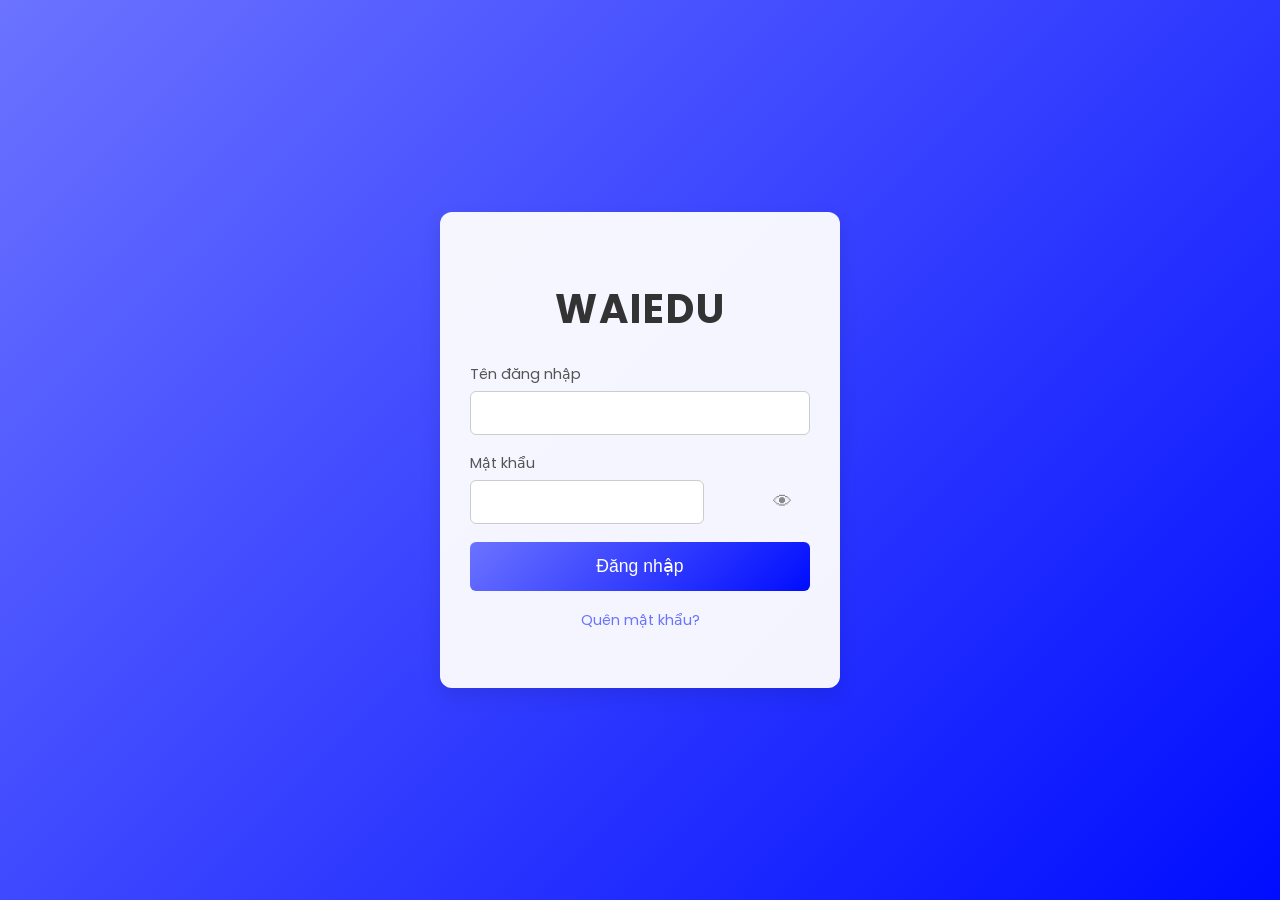
==== index.html @ 6223fe1b "first commit" ====
<!DOCTYPE html>
<html lang="vi">
<head>
  <meta charset="UTF-8" />
  <meta name="viewport" content="width=device-width, initial-scale=1.0" />
  <title>WAIEDU - Đăng nhập</title>
  <!-- Thêm Google Font Poppins -->
  <link href="https://fonts.googleapis.com/css2?family=Poppins:wght@400;600;700&display=swap" rel="stylesheet" />
  <link rel="stylesheet" href="styles.css" />
</head>
<body>
  <div class="login-wrapper">
    <div class="login-card">
      <h1 class="logo">WAIEDU</h1>
      <form id="loginForm">
        <div class="input-group">
          <label for="username">Tên đăng nhập</label>
          <input type="text" id="username" name="username" required />
        </div>
        <div class="input-group">
          <label for="password">Mật khẩu</label>
          <div class="password-wrapper">
            <input type="password" id="password" name="password" required />
            <button type="button" class="toggle-password" aria-label="Hiện mật khẩu">&#128065;</button>
          </div>
        </div>
        <button type="submit" class="btn-login">Đăng nhập</button>
      </form>
      <div class="auth-links">
        <p class="forgot"><a href="#">Quên mật khẩu?</a></p>
        <!-- Link đăng ký đã được gỡ bỏ vì chỉ Admin mới có quyền tạo tài khoản -->
      </div>
    </div>
  </div>
  <script src="scripts.js"></script>
</body>
</html>
---- styles.css ----
body {
  margin: 0;
  font-family: 'Poppins', sans-serif;
  background: linear-gradient(135deg, #6B73FF 0%, #000DFF 100%);
  height: 100vh;
  display: flex;
  align-items: center;
  justify-content: center;
}
.login-wrapper {
  width: 100%;
  max-width: 400px;
  padding: 20px;
}
.login-card {
  background: rgba(255,255,255,0.95);
  padding: 40px 30px;
  border-radius: 12px;
  box-shadow: 0 8px 20px rgba(0,0,0,0.1);
  animation: fadeIn 0.8s ease-out;
}
.logo {
  text-align: center;
  font-size: 2.5rem;
  margin-bottom: 25px;
  color: #333;
  letter-spacing: 2px;
}
.input-group {
  display: flex;
  flex-direction: column;
  margin-bottom: 18px;
}
.input-group label {
  margin-bottom: 6px;
  font-size: 0.9rem;
  color: #555;
}
.input-group input {
  padding: 12px 16px;
  border: 1px solid #ccc;
  border-radius: 6px;
  font-size: 1rem;
  transition: border-color 0.3s;
}
.input-group input:focus {
  border-color: #4e5dfc;
  box-shadow: 0 0 8px rgba(78, 93, 252, 0.3);
  outline: none;
}
.password-wrapper {
  position: relative;
}
.toggle-password {
  position: absolute;
  top: 50%;
  right: 12px;
  transform: translateY(-50%);
  background: transparent;
  border: none;
  cursor: pointer;
  font-size: 1.2rem;
  color: #888;
}
.btn-login {
  width: 100%;
  padding: 14px;
  border: none;
  border-radius: 6px;
  background: linear-gradient(135deg, #6B73FF, #000DFF);
  color: #fff;
  font-size: 1.1rem;
  cursor: pointer;
  transition: transform 0.2s, opacity 0.3s;
}
.btn-login:hover {
  opacity: 0.95;
  transform: scale(1.02);
}
.forgot {
  text-align: center;
  margin-top: 16px;
}
.forgot a {
  color: #6B73FF;
  font-size: 0.9rem;
  text-decoration: none;
}
.forgot a:hover {
  text-decoration: underline;
}

/* Message styles */
.message-container {
  margin-top: 15px;
}

.message {
  padding: 10px;
  border-radius: 4px;
  text-align: center;
  font-size: 0.9rem;
  opacity: 1;
  transition: opacity 0.3s;
}

.message.success {
  background-color: rgba(40, 167, 69, 0.1);
  border: 1px solid rgba(40, 167, 69, 0.2);
  color: #28a745;
}

.message.error {
  background-color: rgba(220, 53, 69, 0.1);
  border: 1px solid rgba(220, 53, 69, 0.2);
  color: #dc3545;
}

.message.hide {
  opacity: 0;
}

/* Error styles */
.input-error {
  border-color: #dc3545 !important;
}

.input-error:focus {
  box-shadow: 0 0 8px rgba(220, 53, 69, 0.3) !important;
}

@keyframes fadeIn {
  from { opacity: 0; transform: translateY(-10px); }
  to   { opacity: 1; transform: translateY(0); }
}

@media (max-width: 480px) {
  .login-wrapper {
    padding: 10px;
  }
  .login-card {
    padding: 30px 20px;
  }
  .logo {
    font-size: 2rem;
  }
  .input-group input, .btn-login {
    padding: 10px 14px;
    font-size: 0.95rem;
  }
  .toggle-password {
    font-size: 1rem;
    right: 8px;
  }
}
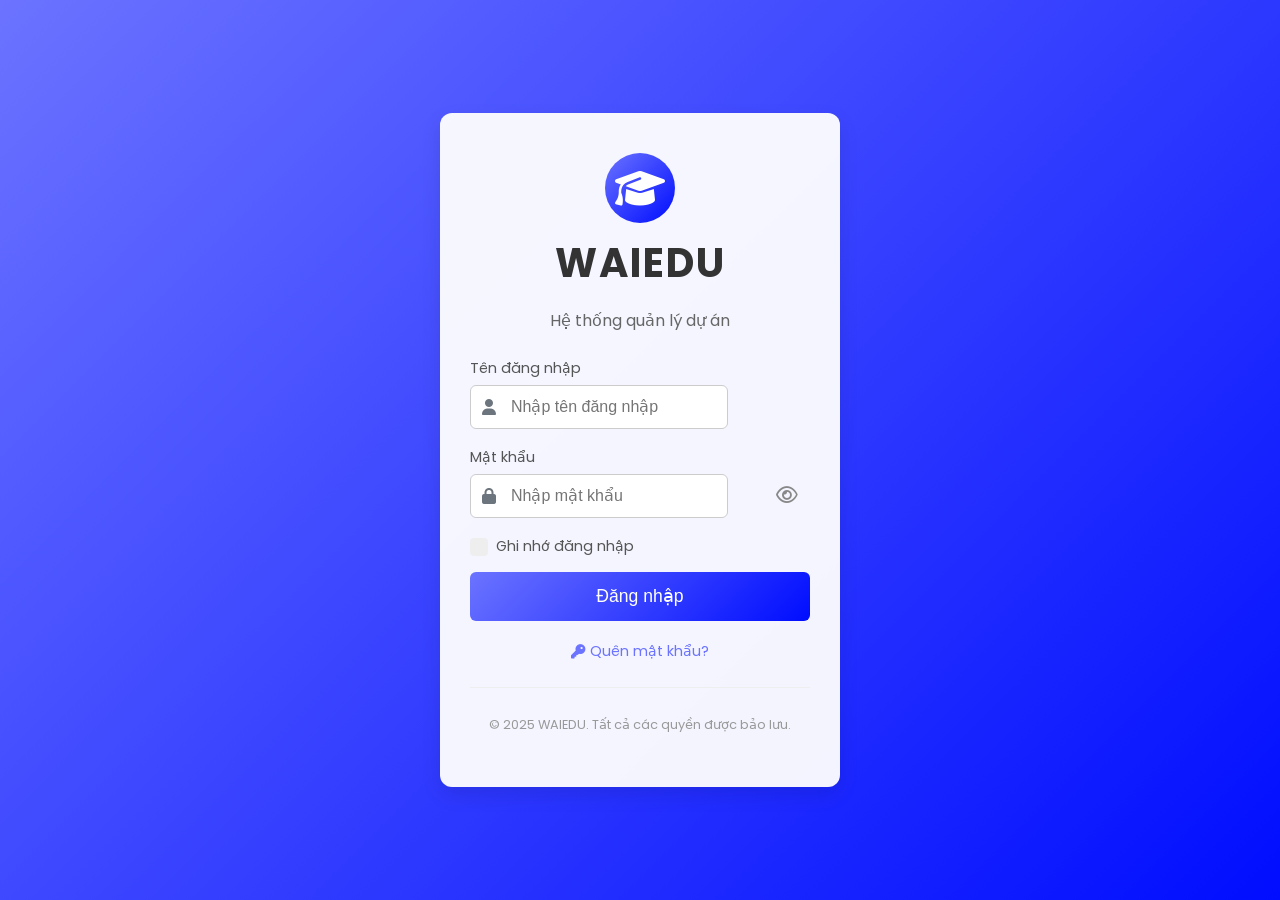
==== commit b81e7646: "d" ====
--- a/index.html
+++ b/index.html
@@ -6,29 +6,56 @@
   <title>WAIEDU - Đăng nhập</title>
   <!-- Thêm Google Font Poppins -->
   <link href="https://fonts.googleapis.com/css2?family=Poppins:wght@400;600;700&display=swap" rel="stylesheet" />
+  <!-- Thêm Font Awesome -->
+  <link rel="stylesheet" href="https://cdnjs.cloudflare.com/ajax/libs/font-awesome/6.4.0/css/all.min.css">
   <link rel="stylesheet" href="styles.css" />
 </head>
 <body>
   <div class="login-wrapper">
     <div class="login-card">
-      <h1 class="logo">WAIEDU</h1>
+      <div class="logo-container">
+        <div class="logo-img">
+          <i class="fas fa-graduation-cap logo-icon"></i>
+        </div>
+        <h1 class="logo">WAIEDU</h1>
+      </div>
+      <p class="login-subtitle">Hệ thống quản lý dự án</p>
+      
       <form id="loginForm">
         <div class="input-group">
           <label for="username">Tên đăng nhập</label>
-          <input type="text" id="username" name="username" required />
+          <div class="input-with-icon">
+            <i class="fas fa-user input-icon"></i>
+            <input type="text" id="username" name="username" placeholder="Nhập tên đăng nhập" required />
+          </div>
         </div>
         <div class="input-group">
           <label for="password">Mật khẩu</label>
-          <div class="password-wrapper">
-            <input type="password" id="password" name="password" required />
-            <button type="button" class="toggle-password" aria-label="Hiện mật khẩu">&#128065;</button>
+          <div class="input-with-icon password-wrapper">
+            <i class="fas fa-lock input-icon"></i>
+            <input type="password" id="password" name="password" placeholder="Nhập mật khẩu" required />
+            <button type="button" class="toggle-password" aria-label="Hiện mật khẩu"><i class="far fa-eye"></i></button>
           </div>
         </div>
-        <button type="submit" class="btn-login">Đăng nhập</button>
+        <div class="remember-me">
+          <label class="checkbox-container">
+            <input type="checkbox" id="remember">
+            <span class="checkmark"></span>
+            Ghi nhớ đăng nhập
+          </label>
+        </div>
+        <button type="submit" class="btn-login">
+          <span class="btn-text">Đăng nhập</span>
+          <span class="btn-loader"><i class="fas fa-circle-notch fa-spin"></i></span>
+        </button>
       </form>
+      
       <div class="auth-links">
-        <p class="forgot"><a href="#">Quên mật khẩu?</a></p>
-        <!-- Link đăng ký đã được gỡ bỏ vì chỉ Admin mới có quyền tạo tài khoản -->
+        <p class="forgot"><a href="#"><i class="fas fa-key"></i> Quên mật khẩu?</a></p>
+      </div>
+      
+      <div class="login-footer">
+        <p>&copy; 2025 WAIEDU. Tất cả các quyền được bảo lưu.</p>
       </div>
     </div>
   </div>
--- a/styles.css
+++ b/styles.css
@@ -7,11 +7,13 @@
   align-items: center;
   justify-content: center;
 }
+
 .login-wrapper {
   width: 100%;
   max-width: 400px;
   padding: 20px;
 }
+
 .login-card {
   background: rgba(255,255,255,0.95);
   padding: 40px 30px;
@@ -19,38 +21,91 @@
   box-shadow: 0 8px 20px rgba(0,0,0,0.1);
   animation: fadeIn 0.8s ease-out;
 }
+
+/* Logo styling */
+.logo-container {
+  display: flex;
+  flex-direction: column;
+  align-items: center;
+  margin-bottom: 15px;
+}
+
+.logo-img {
+  width: 70px;
+  height: 70px;
+  border-radius: 50%;
+  background: linear-gradient(135deg, #6B73FF 0%, #000DFF 100%);
+  display: flex;
+  align-items: center;
+  justify-content: center;
+  margin-bottom: 10px;
+}
+
+.logo-icon {
+  font-size: 2.5rem;
+  color: white;
+}
+
 .logo {
   text-align: center;
   font-size: 2.5rem;
-  margin-bottom: 25px;
+  margin: 0;
   color: #333;
   letter-spacing: 2px;
 }
+
+.login-subtitle {
+  text-align: center;
+  color: #666;
+  margin: 0 0 25px;
+  font-size: 1rem;
+}
+
+/* Input fields */
 .input-group {
   display: flex;
   flex-direction: column;
   margin-bottom: 18px;
 }
+
 .input-group label {
   margin-bottom: 6px;
   font-size: 0.9rem;
   color: #555;
 }
+
+.input-with-icon {
+  position: relative;
+}
+
+.input-icon {
+  position: absolute;
+  left: 12px;
+  top: 50%;
+  transform: translateY(-50%);
+  color: #6c757d;
+  font-size: 1rem;
+}
+
 .input-group input {
-  padding: 12px 16px;
+  padding: 12px 16px 12px 40px;
   border: 1px solid #ccc;
   border-radius: 6px;
   font-size: 1rem;
   transition: border-color 0.3s;
 }
+
 .input-group input:focus {
   border-color: #4e5dfc;
   box-shadow: 0 0 8px rgba(78, 93, 252, 0.3);
   outline: none;
 }
+
+/* Password toggle */
 .password-wrapper {
   position: relative;
 }
+
 .toggle-password {
   position: absolute;
   top: 50%;
@@ -61,7 +116,76 @@
   cursor: pointer;
   font-size: 1.2rem;
   color: #888;
-}
+  padding: 0;
+  display: flex;
+  align-items: center;
+  justify-content: center;
+}
+
+/* Remember me checkbox */
+.remember-me {
+  display: flex;
+  align-items: center;
+  margin-bottom: 15px;
+  font-size: 0.9rem;
+  color: #555;
+}
+
+.checkbox-container {
+  display: flex;
+  align-items: center;
+  position: relative;
+  cursor: pointer;
+  user-select: none;
+}
+
+.checkbox-container input {
+  position: absolute;
+  opacity: 0;
+  cursor: pointer;
+  height: 0;
+  width: 0;
+}
+
+.checkmark {
+  position: relative;
+  height: 18px;
+  width: 18px;
+  background-color: #eee;
+  border-radius: 4px;
+  margin-right: 8px;
+  transition: all 0.2s;
+}
+
+.checkbox-container:hover input ~ .checkmark {
+  background-color: #ccc;
+}
+
+.checkbox-container input:checked ~ .checkmark {
+  background-color: #4e5dfc;
+}
+
+.checkmark:after {
+  content: "";
+  position: absolute;
+  display: none;
+}
+
+.checkbox-container input:checked ~ .checkmark:after {
+  display: block;
+}
+
+.checkbox-container .checkmark:after {
+  left: 6px;
+  top: 3px;
+  width: 4px;
+  height: 8px;
+  border: solid white;
+  border-width: 0 2px 2px 0;
+  transform: rotate(45deg);
+}
+
+/* Login button */
 .btn-login {
   width: 100%;
   padding: 14px;
@@ -72,22 +196,73 @@
   font-size: 1.1rem;
   cursor: pointer;
   transition: transform 0.2s, opacity 0.3s;
-}
+  display: flex;
+  align-items: center;
+  justify-content: center;
+  position: relative;
+}
+
 .btn-login:hover {
   opacity: 0.95;
   transform: scale(1.02);
 }
+
+.btn-loader {
+  display: none;
+  margin-left: 8px;
+}
+
+.btn-login:disabled {
+  opacity: 0.7;
+  cursor: not-allowed;
+  transform: scale(1);
+}
+
+.btn-login:disabled .btn-text {
+  display: none;
+}
+
+.btn-login:disabled .btn-loader {
+  display: inline-block;
+}
+
+/* Auth links */
+.auth-links {
+  margin-top: 20px;
+  display: flex;
+  justify-content: center;
+}
+
 .forgot {
   text-align: center;
-  margin-top: 16px;
-}
+  margin: 0;
+}
+
 .forgot a {
   color: #6B73FF;
   font-size: 0.9rem;
   text-decoration: none;
-}
+  display: flex;
+  align-items: center;
+  justify-content: center;
+}
+
+.forgot a i {
+  margin-right: 5px;
+}
+
 .forgot a:hover {
   text-decoration: underline;
+}
+
+/* Footer */
+.login-footer {
+  margin-top: 25px;
+  text-align: center;
+  font-size: 0.8rem;
+  color: #999;
+  border-top: 1px solid #eee;
+  padding-top: 15px;
 }
 
 /* Message styles */
@@ -102,6 +277,9 @@
   font-size: 0.9rem;
   opacity: 1;
   transition: opacity 0.3s;
+  display: flex;
+  align-items: center;
+  justify-content: center;
 }
 
 .message.success {
@@ -116,6 +294,20 @@
   color: #dc3545;
 }
 
+.message:before {
+  font-family: 'Font Awesome 6 Free';
+  font-weight: 900;
+  margin-right: 8px;
+}
+
+.message.success:before {
+  content: "\f058"; /* check-circle icon */
+}
+
+.message.error:before {
+  content: "\f057"; /* times-circle icon */
+}
+
 .message.hide {
   opacity: 0;
 }
@@ -134,20 +326,34 @@
   to   { opacity: 1; transform: translateY(0); }
 }
 
+/* Responsive */
 @media (max-width: 480px) {
   .login-wrapper {
     padding: 10px;
   }
+  
   .login-card {
     padding: 30px 20px;
   }
+  
+  .logo-img {
+    width: 60px;
+    height: 60px;
+  }
+  
+  .logo-icon {
+    font-size: 2rem;
+  }
+  
   .logo {
     font-size: 2rem;
   }
+  
   .input-group input, .btn-login {
-    padding: 10px 14px;
+    padding: 10px 14px 10px 36px;
     font-size: 0.95rem;
   }
+  
   .toggle-password {
     font-size: 1rem;
     right: 8px;
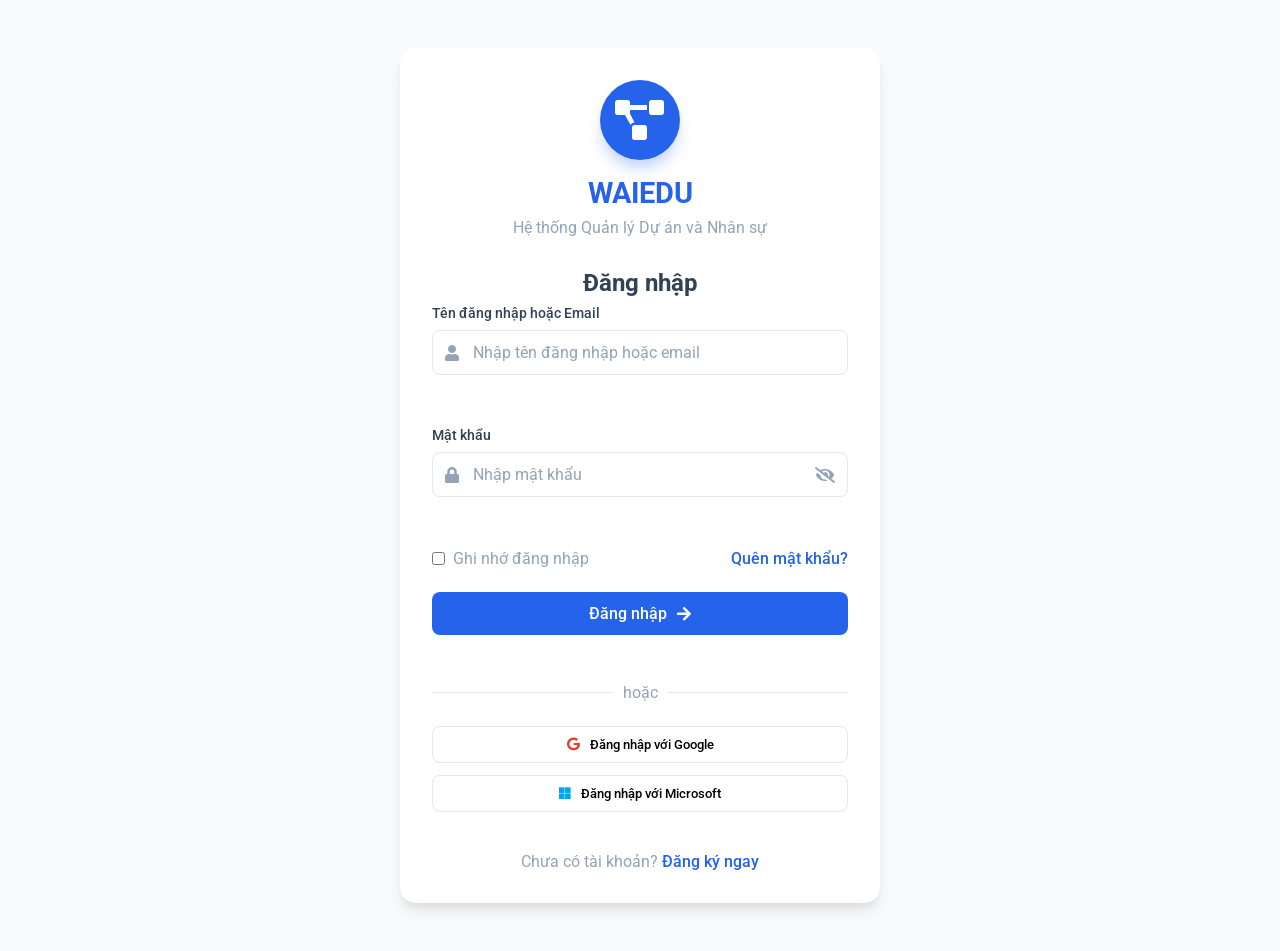
==== commit 869e5c71: "b" ====
--- a/index.html
+++ b/index.html
@@ -1,65 +1,82 @@
 <!DOCTYPE html>
 <html lang="vi">
 <head>
-  <meta charset="UTF-8" />
-  <meta name="viewport" content="width=device-width, initial-scale=1.0" />
-  <title>WAIEDU - Đăng nhập</title>
-  <!-- Thêm Google Font Poppins -->
-  <link href="https://fonts.googleapis.com/css2?family=Poppins:wght@400;600;700&display=swap" rel="stylesheet" />
-  <!-- Thêm Font Awesome -->
-  <link rel="stylesheet" href="https://cdnjs.cloudflare.com/ajax/libs/font-awesome/6.4.0/css/all.min.css">
-  <link rel="stylesheet" href="styles.css" />
+    <meta charset="UTF-8">
+    <meta name="viewport" content="width=device-width, initial-scale=1.0">
+    <title>WAIEDU - Hệ thống Quản lý Dự án</title>
+    <link rel="stylesheet" href="styles.css">
+    <link rel="stylesheet" href="https://cdnjs.cloudflare.com/ajax/libs/font-awesome/5.15.4/css/all.min.css">
+    <link href="https://fonts.googleapis.com/css2?family=Roboto:wght@300;400;500;700&display=swap" rel="stylesheet">
 </head>
 <body>
-  <div class="login-wrapper">
-    <div class="login-card">
-      <div class="logo-container">
-        <div class="logo-img">
-          <i class="fas fa-graduation-cap logo-icon"></i>
+    <div class="login-container">
+        <div class="login-left">
+            <div class="login-header">
+                <div class="logo">
+                    <i class="fas fa-project-diagram"></i>
+                </div>
+                <h1>WAIEDU</h1>
+                <p>Hệ thống Quản lý Dự án và Nhân sự</p>
+            </div>
+            <div class="login-content">
+                <h2 style="text-align: center;">Đăng nhập</h2>
+                <!-- <p>Chào mừng trở lại! Hãy đăng nhập để tiếp tục công việc của bạn.</p> -->
+                <div class="login-form">
+                    <div class="form-group">
+                        <label for="username">Tên đăng nhập hoặc Email</label>
+                        <div class="input-group">
+                            <i class="fas fa-user"></i>
+                            <input type="text" id="username" placeholder="Nhập tên đăng nhập hoặc email">
+                        </div>
+                        <div class="error-message" id="username-error"></div>
+                    </div>
+                    
+                    <div class="form-group">
+                        <label for="password">Mật khẩu</label>
+                        <div class="input-group">
+                            <i class="fas fa-lock"></i>
+                            <input type="password" id="password" placeholder="Nhập mật khẩu">
+                            <i class="fas fa-eye-slash toggle-password"></i>
+                        </div>
+                        <div class="error-message" id="password-error"></div>
+                    </div>
+                    
+                    <div class="form-options">
+                        <div class="remember-me">
+                            <input type="checkbox" id="remember">
+                            <label for="remember">Ghi nhớ đăng nhập</label>
+                        </div>
+                        <a href="forgot-password.html" class="forgot-password">Quên mật khẩu?</a>
+                    </div>
+                    
+                    <button type="button" class="login-button" id="login-btn">
+                        <span>Đăng nhập</span>
+                        <i class="fas fa-arrow-right"></i>
+                    </button>
+                    
+                    <div class="divider">
+                        <span>hoặc</span>
+                    </div>
+                    
+                    <div class="social-login">
+                        <button class="google-btn">
+                            <i class="fab fa-google"></i>
+                            <span>Đăng nhập với Google</span>
+                        </button>
+                        <button class="microsoft-btn">
+                            <i class="fab fa-microsoft"></i>
+                            <span>Đăng nhập với Microsoft</span>
+                        </button>
+                    </div>
+                    
+                    <div class="register-link">
+                        Chưa có tài khoản? <a href="register.html">Đăng ký ngay</a>
+                    </div>
+                </div>
+            </div>
         </div>
-        <h1 class="logo">WAIEDU</h1>
-      </div>
-      <p class="login-subtitle">Hệ thống quản lý dự án</p>
-      
-      <form id="loginForm">
-        <div class="input-group">
-          <label for="username">Tên đăng nhập</label>
-          <div class="input-with-icon">
-            <i class="fas fa-user input-icon"></i>
-            <input type="text" id="username" name="username" placeholder="Nhập tên đăng nhập" required />
-          </div>
-        </div>
-        <div class="input-group">
-          <label for="password">Mật khẩu</label>
-          <div class="input-with-icon password-wrapper">
-            <i class="fas fa-lock input-icon"></i>
-            <input type="password" id="password" name="password" placeholder="Nhập mật khẩu" required />
-            <button type="button" class="toggle-password" aria-label="Hiện mật khẩu"><i class="far fa-eye"></i></button>
-          </div>
-        </div>
-        <div class="remember-me">
-          <label class="checkbox-container">
-            <input type="checkbox" id="remember">
-            <span class="checkmark"></span>
-            Ghi nhớ đăng nhập
-          </label>
-        </div>
-        <button type="submit" class="btn-login">
-          <span class="btn-text">Đăng nhập</span>
-          <span class="btn-loader"><i class="fas fa-circle-notch fa-spin"></i></span>
-        </button>
-      </form>
-      
-      <div class="auth-links">
-        <p class="forgot"><a href="#"><i class="fas fa-key"></i> Quên mật khẩu?</a></p>
-      </div>
-      
-      <div class="login-footer">
-        <p>&copy; 2025 WAIEDU. Tất cả các quyền được bảo lưu.</p>
-      </div>
     </div>
-  </div>
-  <script src="scripts.js"></script>
+
+    <script src="scripts.js"></script>
 </body>
 </html>
-
--- a/styles.css
+++ b/styles.css
@@ -1,361 +1,462 @@
+/* Global Styles & Reset */
+* {
+    margin: 0;
+    padding: 0;
+    box-sizing: border-box;
+    font-family: 'Roboto', sans-serif;
+}
+
+:root {
+    --primary-color: #2563eb;
+    --primary-dark: #1e40af;
+    --secondary-color: #10b981;
+    --text-color: #334155;
+    --light-text: #94a3b8;
+    --background-color: #f8fafc;
+    --white: #ffffff;
+    --error-color: #ef4444;
+    --border-color: #e2e8f0;
+    --border-radius: 8px;
+    --box-shadow: 0 10px 15px -3px rgba(0, 0, 0, 0.1), 0 4px 6px -2px rgba(0, 0, 0, 0.05);
+    --transition: all 0.3s ease;
+}
+
 body {
-  margin: 0;
-  font-family: 'Poppins', sans-serif;
-  background: linear-gradient(135deg, #6B73FF 0%, #000DFF 100%);
-  height: 100vh;
-  display: flex;
-  align-items: center;
-  justify-content: center;
-}
-
-.login-wrapper {
-  width: 100%;
-  max-width: 400px;
-  padding: 20px;
-}
-
-.login-card {
-  background: rgba(255,255,255,0.95);
-  padding: 40px 30px;
-  border-radius: 12px;
-  box-shadow: 0 8px 20px rgba(0,0,0,0.1);
-  animation: fadeIn 0.8s ease-out;
-}
-
-/* Logo styling */
-.logo-container {
-  display: flex;
-  flex-direction: column;
-  align-items: center;
-  margin-bottom: 15px;
-}
-
-.logo-img {
-  width: 70px;
-  height: 70px;
-  border-radius: 50%;
-  background: linear-gradient(135deg, #6B73FF 0%, #000DFF 100%);
-  display: flex;
-  align-items: center;
-  justify-content: center;
-  margin-bottom: 10px;
-}
-
-.logo-icon {
-  font-size: 2.5rem;
-  color: white;
+    background-color: var(--background-color);
+    color: var(--text-color);
+    min-height: 100vh;
+    margin: 0;
+    padding: 2rem 0.5rem; /* Add padding around entire page */
+    display: flex;
+    justify-content: center;
+    align-items: flex-start; /* Changed from center to start for better scrolling */
+    overflow-y: auto; /* Main scrolling happens here */
+    box-sizing: border-box;
+}
+
+/* Login Container - Full Screen but centered */
+.login-container {
+    display: flex;
+    flex-direction: column; 
+    width: 100%;
+    max-width: 480px;
+    padding: 2rem;
+    background-color: var(--white);
+    border-radius: 16px;
+    box-shadow: var(--box-shadow);
+    margin: 1rem;
+}
+
+/* Login Form */
+.login-left {
+    width: 100%;
+    padding: 0;
+    display: flex;
+    flex-direction: column;
+    justify-content: center;
+}
+
+/* Logo with Icon instead of image */
+.login-header {
+    display: flex;
+    flex-direction: column;
+    align-items: center;
+    margin-bottom: 2rem;
 }
 
 .logo {
-  text-align: center;
-  font-size: 2.5rem;
-  margin: 0;
-  color: #333;
-  letter-spacing: 2px;
-}
-
-.login-subtitle {
-  text-align: center;
-  color: #666;
-  margin: 0 0 25px;
-  font-size: 1rem;
-}
-
-/* Input fields */
+    width: 80px;
+    height: 80px;
+    background-color: var(--primary-color);
+    border-radius: 50%;
+    display: flex;
+    justify-content: center;
+    align-items: center;
+    margin-bottom: 1rem;
+    color: var(--white);
+    font-size: 2.5rem;
+    box-shadow: 0 10px 15px -3px rgba(37, 99, 235, 0.3);
+}
+
+.logo i {
+    font-size: 2.5rem;
+}
+
+.login-header h1 {
+    color: var(--primary-color);
+    font-weight: 700;
+    font-size: 1.8rem;
+    margin-bottom: 0.5rem;
+}
+
+.login-header p {
+    color: var(--light-text);
+    text-align: center;
+}
+
+.login-content {
+    flex: 1;
+    display: flex;
+    flex-direction: column;
+}
+
+.login-content h2 {
+    font-size: 1.5rem;
+    margin-bottom: 0.5rem;
+    color: var(--text-color);
+}
+
+.login-content > p {
+    color: var(--light-text);
+    margin-bottom: 2rem;
+}
+
+/* Form Styles */
+.login-form {
+    flex: 1;
+    display: flex;
+    flex-direction: column;
+}
+
+.form-group {
+    margin-bottom: 1.5rem;
+}
+
+.form-group label {
+    display: block;
+    margin-bottom: 0.5rem;
+    color: var(--text-color);
+    font-weight: 500;
+    font-size: 0.9rem;
+}
+
 .input-group {
-  display: flex;
-  flex-direction: column;
-  margin-bottom: 18px;
-}
-
-.input-group label {
-  margin-bottom: 6px;
-  font-size: 0.9rem;
-  color: #555;
-}
-
-.input-with-icon {
-  position: relative;
-}
-
-.input-icon {
-  position: absolute;
-  left: 12px;
-  top: 50%;
-  transform: translateY(-50%);
-  color: #6c757d;
-  font-size: 1rem;
+    position: relative;
+    display: flex;
+    align-items: center;
+    border-radius: var(--border-radius);
+    border: 1px solid var(--border-color);
+    transition: var(--transition);
+}
+
+.input-group:focus-within {
+    border-color: var(--primary-color);
+    box-shadow: 0 0 0 4px rgba(37, 99, 235, 0.1);
+}
+
+.input-group i {
+    position: absolute;
+    left: 12px;
+    color: var(--light-text);
 }
 
 .input-group input {
-  padding: 12px 16px 12px 40px;
-  border: 1px solid #ccc;
-  border-radius: 6px;
-  font-size: 1rem;
-  transition: border-color 0.3s;
-}
-
-.input-group input:focus {
-  border-color: #4e5dfc;
-  box-shadow: 0 0 8px rgba(78, 93, 252, 0.3);
-  outline: none;
-}
-
-/* Password toggle */
-.password-wrapper {
-  position: relative;
+    width: 100%;
+    padding: 12px 12px 12px 40px;
+    border: none;
+    outline: none;
+    background: transparent;
+    color: var(--text-color);
+    font-size: 1rem;
+}
+
+.input-group input::placeholder {
+    color: var(--light-text);
 }
 
 .toggle-password {
-  position: absolute;
-  top: 50%;
-  right: 12px;
-  transform: translateY(-50%);
-  background: transparent;
-  border: none;
-  cursor: pointer;
-  font-size: 1.2rem;
-  color: #888;
-  padding: 0;
-  display: flex;
-  align-items: center;
-  justify-content: center;
-}
-
-/* Remember me checkbox */
+    position: absolute !important;
+    right: 12px;
+    cursor: pointer;
+    left: auto !important;
+}
+
+.error-message {
+    color: var(--error-color);
+    font-size: 0.875rem;
+    margin-top: 0.5rem;
+    min-height: 1.25rem;
+}
+
+.form-options {
+    display: flex;
+    justify-content: space-between;
+    align-items: center;
+    margin-bottom: 1.5rem;
+}
+
 .remember-me {
-  display: flex;
-  align-items: center;
-  margin-bottom: 15px;
-  font-size: 0.9rem;
-  color: #555;
-}
-
-.checkbox-container {
-  display: flex;
-  align-items: center;
-  position: relative;
-  cursor: pointer;
-  user-select: none;
-}
-
-.checkbox-container input {
-  position: absolute;
-  opacity: 0;
-  cursor: pointer;
-  height: 0;
-  width: 0;
-}
-
-.checkmark {
-  position: relative;
-  height: 18px;
-  width: 18px;
-  background-color: #eee;
-  border-radius: 4px;
-  margin-right: 8px;
-  transition: all 0.2s;
-}
-
-.checkbox-container:hover input ~ .checkmark {
-  background-color: #ccc;
-}
-
-.checkbox-container input:checked ~ .checkmark {
-  background-color: #4e5dfc;
-}
-
-.checkmark:after {
-  content: "";
-  position: absolute;
-  display: none;
-}
-
-.checkbox-container input:checked ~ .checkmark:after {
-  display: block;
-}
-
-.checkbox-container .checkmark:after {
-  left: 6px;
-  top: 3px;
-  width: 4px;
-  height: 8px;
-  border: solid white;
-  border-width: 0 2px 2px 0;
-  transform: rotate(45deg);
-}
-
-/* Login button */
-.btn-login {
-  width: 100%;
-  padding: 14px;
-  border: none;
-  border-radius: 6px;
-  background: linear-gradient(135deg, #6B73FF, #000DFF);
-  color: #fff;
-  font-size: 1.1rem;
-  cursor: pointer;
-  transition: transform 0.2s, opacity 0.3s;
-  display: flex;
-  align-items: center;
-  justify-content: center;
-  position: relative;
-}
-
-.btn-login:hover {
-  opacity: 0.95;
-  transform: scale(1.02);
-}
-
-.btn-loader {
-  display: none;
-  margin-left: 8px;
-}
-
-.btn-login:disabled {
-  opacity: 0.7;
-  cursor: not-allowed;
-  transform: scale(1);
-}
-
-.btn-login:disabled .btn-text {
-  display: none;
-}
-
-.btn-login:disabled .btn-loader {
-  display: inline-block;
-}
-
-/* Auth links */
-.auth-links {
-  margin-top: 20px;
-  display: flex;
-  justify-content: center;
-}
-
-.forgot {
-  text-align: center;
-  margin: 0;
-}
-
-.forgot a {
-  color: #6B73FF;
-  font-size: 0.9rem;
-  text-decoration: none;
-  display: flex;
-  align-items: center;
-  justify-content: center;
-}
-
-.forgot a i {
-  margin-right: 5px;
-}
-
-.forgot a:hover {
-  text-decoration: underline;
-}
-
-/* Footer */
-.login-footer {
-  margin-top: 25px;
-  text-align: center;
-  font-size: 0.8rem;
-  color: #999;
-  border-top: 1px solid #eee;
-  padding-top: 15px;
-}
-
-/* Message styles */
-.message-container {
-  margin-top: 15px;
-}
-
-.message {
-  padding: 10px;
-  border-radius: 4px;
-  text-align: center;
-  font-size: 0.9rem;
-  opacity: 1;
-  transition: opacity 0.3s;
-  display: flex;
-  align-items: center;
-  justify-content: center;
-}
-
-.message.success {
-  background-color: rgba(40, 167, 69, 0.1);
-  border: 1px solid rgba(40, 167, 69, 0.2);
-  color: #28a745;
-}
-
-.message.error {
-  background-color: rgba(220, 53, 69, 0.1);
-  border: 1px solid rgba(220, 53, 69, 0.2);
-  color: #dc3545;
-}
-
-.message:before {
-  font-family: 'Font Awesome 6 Free';
-  font-weight: 900;
-  margin-right: 8px;
-}
-
-.message.success:before {
-  content: "\f058"; /* check-circle icon */
-}
-
-.message.error:before {
-  content: "\f057"; /* times-circle icon */
-}
-
-.message.hide {
-  opacity: 0;
-}
-
-/* Error styles */
-.input-error {
-  border-color: #dc3545 !important;
-}
-
-.input-error:focus {
-  box-shadow: 0 0 8px rgba(220, 53, 69, 0.3) !important;
-}
-
-@keyframes fadeIn {
-  from { opacity: 0; transform: translateY(-10px); }
-  to   { opacity: 1; transform: translateY(0); }
-}
-
-/* Responsive */
-@media (max-width: 480px) {
-  .login-wrapper {
+    display: flex;
+    align-items: center;
+}
+
+.remember-me input {
+    margin-right: 0.5rem;
+    cursor: pointer;
+}
+
+.remember-me label {
+    color: var(--light-text);
+    font-weight: 400;
+    cursor: pointer;
+}
+
+.forgot-password {
+    color: var(--primary-color);
+    text-decoration: none;
+    font-weight: 500;
+    transition: var(--transition);
+}
+
+.forgot-password:hover {
+    color: var(--primary-dark);
+    text-decoration: underline;
+}
+
+.login-button {
+    background-color: var(--primary-color);
+    color: white;
+    border: none;
+    padding: 12px 20px;
+    border-radius: var(--border-radius);
+    font-weight: 500;
+    font-size: 1rem;
+    display: flex;
+    justify-content: center;
+    align-items: center;
+    cursor: pointer;
+    transition: var(--transition);
+    margin-bottom: 1.5rem;
+    width: 100%;
+}
+
+.login-button span {
+    margin-right: 10px;
+}
+
+.login-button:hover {
+    background-color: var(--primary-dark);
+    transform: translateY(-1px);
+    box-shadow: 0 4px 6px -1px rgba(0, 0, 0, 0.1);
+}
+
+.divider {
+    display: flex;
+    align-items: center;
+    text-align: center;
+    margin: 1.5rem 0;
+    color: var(--light-text);
+}
+
+.divider::before,
+.divider::after {
+    content: '';
+    flex: 1;
+    border-bottom: 1px solid var(--border-color);
+}
+
+.divider span {
+    padding: 0 10px;
+}
+
+/* Social Login */
+.social-login {
+    display: flex;
+    flex-direction: column;
+    gap: 0.75rem;
+    margin-bottom: 1.5rem;
+}
+
+.google-btn, .microsoft-btn {
+    display: flex;
+    align-items: center;
+    justify-content: center;
     padding: 10px;
-  }
-  
-  .login-card {
-    padding: 30px 20px;
-  }
-  
-  .logo-img {
-    width: 60px;
-    height: 60px;
-  }
-  
-  .logo-icon {
-    font-size: 2rem;
-  }
-  
-  .logo {
-    font-size: 2rem;
-  }
-  
-  .input-group input, .btn-login {
-    padding: 10px 14px 10px 36px;
-    font-size: 0.95rem;
-  }
-  
-  .toggle-password {
+    border-radius: var(--border-radius);
+    border: 1px solid var(--border-color);
+    background-color: var(--white);
+    cursor: pointer;
+    transition: var(--transition);
+    font-weight: 500;
+}
+
+.google-btn:hover, .microsoft-btn:hover {
+    background-color: var(--background-color);
+}
+
+.google-btn i, .microsoft-btn i {
+    margin-right: 10px;
+}
+
+.google-btn i {
+    color: #DB4437;
+}
+
+.microsoft-btn i {
+    color: #00a4ef;
+}
+
+.register-link {
+    text-align: center;
+    color: var(--light-text);
+    margin-top: 1rem;
+}
+
+.register-link a {
+    color: var(--primary-color);
+    text-decoration: none;
+    font-weight: 500;
+    transition: var(--transition);
+}
+
+.register-link a:hover {
+    color: var(--primary-dark);
+    text-decoration: underline;
+}
+
+/* Remove the right side panel completely */
+.login-right {
+    display: none;
+}
+
+/* Forgot Password Styles */
+.forgot-password-container {
+    max-width: 550px;
+}
+
+.form-description {
+    text-align: center;
+    margin-bottom: 2rem;
+    color: var(--light-text);
+}
+
+.required {
+    color: var(--error-color);
+    margin-left: 2px;
+}
+
+.textarea-group {
+    height: auto;
+}
+
+.textarea-group i {
+    top: 12px;
+}
+
+.textarea-group textarea {
+    width: 100%;
+    padding: 12px 12px 12px 40px;
+    border: none;
+    outline: none;
+    background: transparent;
+    color: var(--text-color);
     font-size: 1rem;
-    right: 8px;
-  }
-}
+    resize: vertical;
+    min-height: 100px;
+    font-family: 'Roboto', sans-serif;
+}
+
+.textarea-group textarea::placeholder {
+    color: var(--light-text);
+}
+
+.back-link {
+    text-align: center;
+    margin-top: 1.5rem;
+}
+
+.back-link a {
+    color: var(--primary-color);
+    text-decoration: none;
+    font-weight: 500;
+    transition: var(--transition);
+}
+
+.back-link a:hover {
+    color: var(--primary-dark);
+}
+
+.back-link i {
+    margin-right: 5px;
+}
+
+/* Success Message */
+#success-message {
+    text-align: center;
+}
+
+.success-icon {
+    font-size: 4rem;
+    color: var(--secondary-color);
+    margin-bottom: 1rem;
+}
+
+#success-message h3 {
+    color: var(--text-color);
+    margin-bottom: 1rem;
+}
+
+#success-message p {
+    color: var(--light-text);
+    margin-bottom: 1.5rem;
+}
+
+.status-info {
+    background-color: var(--background-color);
+    padding: 1rem;
+    border-radius: var(--border-radius);
+    margin-bottom: 1.5rem;
+}
+
+.status {
+    font-weight: 600;
+}
+
+.status.pending {
+    color: #f59e0b;
+}
+
+.status.approved {
+    color: #10b981;
+}
+
+.status.rejected {
+    color: #ef4444;
+}
+
+.back-btn {
+    background-color: var(--secondary-color);
+}
+
+.back-btn:hover {
+    background-color: #0ea271;
+}
+
+/* Responsive Styles */
+@media (max-width: 768px) {
+    body {
+        padding: 0.5rem; /* Less padding on small screens */
+    }
+    
+    .login-container {
+        margin: 0.5rem;
+        padding: 1.5rem;
+    }
+}
+
+@media (max-height: 700px) {
+    body {
+        align-items: flex-start;
+        padding-top: 1rem;
+    }
+
+    .login-container {
+        margin-top: 1rem;
+        margin-bottom: 1rem;
+    }
+
+    .login-left {
+        padding: 0;
+        justify-content: flex-start;
+    }
+}
